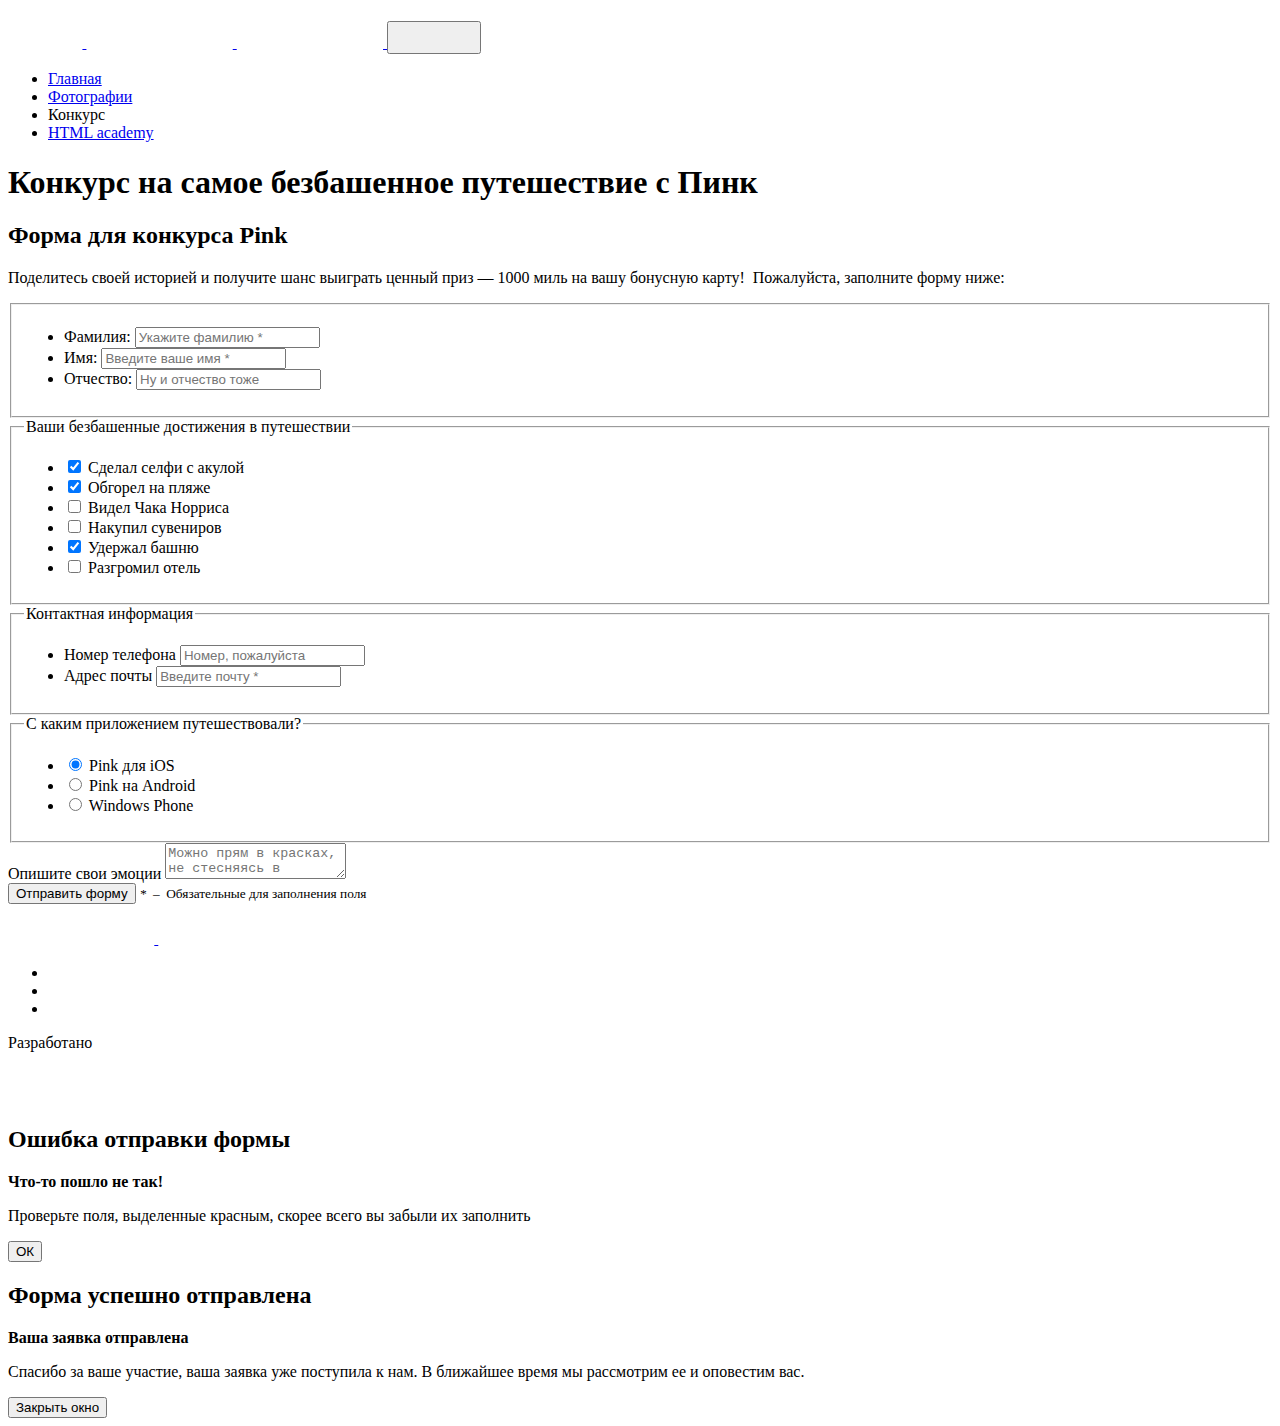
==== form.html @ b725fe86 "Add files via upload" ====
<!DOCTYPE html><html lang="ru"><head><meta charset="utf-8"><meta name="viewport" content="width=device-width,initial-scale=1"><meta http-equiv="x-ua-compatible" content="ie=edge"><title>HTML Academy: Пинк(Форма)</title><link rel="preload" href="fonts/opensans.woff2" as="font" crossorigin="anonymous"><link rel="preload" href="fonts/opensansbold.woff2" as="font" crossorigin="anonymous"><link rel="preload" href="fonts/opensanslight.woff2" as="font" crossorigin="anonymous"><link href="css/style.min.css" rel="stylesheet"></head><body class="page-body"><div style="display: none"><include src="build/img/sprite.svg"></include></div><header class="page-header"><div class="page-header__container"><div class="page-header__top page-header__top--opened page-header__top--nojs"><a class="page-header__logo" href="index.html" aria-label="логотип"><svg class="page-header__logo-svg page-header__logo-svg--mobile" width="74.426px" height="22.859px"><use xlink:href="img/sprite.svg#logo-pink-white-mobile"></use></svg> <svg class="page-header__logo-svg page-header__logo-svg--tablet" width="146.3px" height="40.375px"><use xlink:href="img/sprite.svg#logo-pink-white-tablet"></use></svg> <svg class="page-header__logo-svg page-header__logo-svg--desktop" width="146.3px" height="40.375px"><use xlink:href="img/sprite.svg#logo-pink-white-desktop"></use></svg> </a><button class="page-header__button" aria-label="открыть меню/закрыть меню"><svg class="page-header__button-burger" width="49.945px" height="24.007px"><use xlink:href="img/sprite.svg#icon-menu-burger"></use></svg> <svg class="page-header__button-cross" width="23.867px" height="23.867px"><use xlink:href="img/sprite.svg#icon-menu-cross"></use></svg></button></div><nav class="main-nav"><ul class="main-nav__list site-list"><li><a class="site-list__item" href="index.html">Главная</a></li><li><a class="site-list__item" href="foto.html">Фотографии</a></li><li><a class="site-list__item site-list__item--current">Конкурс</a></li><li><a class="site-list__item" href="https://htmlacademy.ru/intensive/adaptive">HTML academy</a></li></ul></nav></div></header><main><section class="page-title"><div class="page-title__container page-title__container-form"><h1 class="page-title__text page-title__text--form">Конкурс на самое безбашенное путешествие с Пинк</h1></div></section><section class="form"><h2 class="visually-hidden">Форма для конкурса Pink</h2><div class="form__top-container"><p class="form__message">Поделитесь своей историей и получите шанс выиграть ценный приз — 1000 миль на вашу бонусную карту!&ensp;<span>Пожалуйста, заполните форму ниже:</span></p></div><form class="form__wrapper" action="https://echo.htmlacademy.ru/" method="post"><fieldset class="user-name"><div class="user-name__container"><ul class="user-name__list"><li class="user-name__list-item"><label class="user-name__label" for="surname">Фамилия:</label> <input class="user-name__input user-name__input--surname" type="text" name="surname" id="surname" placeholder="Укажите фамилию *"></li><li class="user-name__list-item"><label class="user-name__label" for="name">Имя:</label> <input class="user-name__input user-name__input--name" type="text" name="name" id="name" placeholder="Введите ваше имя *"></li><li class="user-name__list-item"><label class="user-name__label" for="patronymic">Отчество:</label> <input class="user-name__input user-name__input--patronymic" type="text" name="patronymic" id="patronymic" placeholder="Ну и отчество тоже"></li></ul></div></fieldset><div class="user-trips"><div class="user-trips__container"><fieldset class="user-trips__fieldset"><legend class="user-trips__legend">Ваши безбашенные достижения в путешествии</legend><ul class="user-trips__list"><li class="user-trips__item"><label class="user-trips__label"><input class="user-trips__input visually-hidden" type="checkbox" name="shark" id="shark" checked="checked"> Сделал селфи с акулой <span class="user-trips__checkbox-indicator"></span></label></li><li class="user-trips__item"><label class="user-trips__label"><input class="user-trips__input visually-hidden" type="checkbox" name="burn" id="burn" checked="checked"> Обгорел на пляже <span class="user-trips__checkbox-indicator"></span></label></li><li class="user-trips__item"><label class="user-trips__label"><input class="user-trips__input visually-hidden" type="checkbox" name="norris" id="norris"> Видел Чака Норриса <span class="user-trips__checkbox-indicator"></span></label></li><li class="user-trips__item"><label class="user-trips__label"><input class="user-trips__input visually-hidden" type="checkbox" name="souvenirs" id="souvenirs"> Накупил сувениров <span class="user-trips__checkbox-indicator"></span></label></li><li class="user-trips__item"><label class="user-trips__label"><input class="user-trips__input visually-hidden" type="checkbox" name="tower" id="tower" checked="checked"> Удержал башню <span class="user-trips__checkbox-indicator"></span></label></li><li class="user-trips__item"><label class="user-trips__label"><input class="user-trips__input visually-hidden" type="checkbox" name="crash" id="crash"> Разгромил отель <span class="user-trips__checkbox-indicator"></span></label></li></ul></fieldset></div></div><div class="user-contacts"><div class="user-contacts__container"><fieldset class="user-contacts__fieldset"><legend class="user-contacts__legend">Контактная информация</legend><ul class="user-contacts__list"><li class="user-contacts__item user-contacts__item--phone"><label class="user-contacts__label" for="tel">Номер телефона</label> <input class="user-contacts__input" type="tel" name="tel" id="tel" placeholder="Номер, пожалуйста"></li><li class="user-contacts__item user-contacts__item--email"><label class="user-contacts__label" for="email">Адрес почты</label> <input class="user-contacts__input" type="email" name="email" id="email" placeholder="Введите почту *"></li></ul></fieldset></div></div><div class="user-app"><div class="user-app__container"><fieldset class="user-app__fieldset"><legend class="user-app__legend">С каким приложением путешествовали?</legend><ul class="user-app__list"><li class="user-app__item"><label class="user-app__label"><input class="user-app__input visually-hidden" type="radio" name="app-source" id="ios" checked="checked"> Pink для iOS <span class="user-app__radio-indicator"></span></label></li><li class="user-app__item"><label class="user-app__label"><input class="user-app__input visually-hidden" type="radio" name="app-source" id="android"> Pink на Android <span class="user-app__radio-indicator"></span></label></li><li class="user-app__item"><label class="user-app__label"><input class="user-app__input visually-hidden" type="radio" name="app-source" id="windows-phone"> Windows Phone <span class="user-app__radio-indicator"></span></label></li></ul></fieldset></div></div><div class="user-emotions"><div class="user-emotions__container"><div class="user-emotions__field"><label class="user-emotions__label" for="emo">Опишите свои эмоции</label> <textarea class="user-emotions__textarea" name="emo" id="emo" placeholder="Можно прям в красках, не стесняясь в выражениях"></textarea></div></div></div><div class="form__bottom-container"><button class="form__button" type="submit">Отправить форму</button> <small class="form__required-message"><i class="form__required-mark">*&ensp;</i>&ndash;&ensp;Обязательные <span>для заполнения</span> поля</small></div></form></section></main><footer class="page-footer"><div class="page-footer__container"><a class="page-footer__logo" href="index.html" aria-label="логотип"><svg class="page-footer__logo-svg page-footer__logo-svg--nodesktop" width="146.3px" height="40.375px"><use xlink:href="img/sprite.svg#logo-pink-blue-mobile"></use></svg> <svg class="page-footer__logo-svg page-footer__logo-svg--desktop" width="146.3px" height="40.375px"><use xlink:href="img/sprite.svg#logo-pink-blue-desktop"></use></svg></a><ul class="page-footer__social-list"><li><a class="page-footer__social page-footer__social--tw" href="#" aria-label="twitter"></a></li><li><a class="page-footer__social page-footer__social--fb" href="#" aria-label="facebook"></a></li><li><a class="page-footer__social page-footer__social--pm" href="#" aria-label="play-market"></a></li></ul><div class="page-footer__developers"><p class="page-footer__developers-text">Разработано</p><a class="page-footer__developers-link" href="https://htmlacademy.ru/intensive/adaptive" aria-label="логотип компании разработчика"><svg class="page-footer__developers-svg" width="26.943px" height="34.09px"><use xlink:href="img/sprite.svg#logo-htmlacademy"></use></svg></a></div></div></footer><section class="modal-required"><h2 class="visually-hidden">Ошибка отправки формы</h2><div class="modal-required__container"><b class="modal-required__title">Что-то пошло не так!</b><p class="modal-required__message">Проверьте поля, выделенные красным, скорее всего вы забыли их заполнить</p></div><div class="modal-required__button-container"><button class="modal-required__button">ОК</button></div></section><section class="modal-accept"><h2 class="visually-hidden">Форма успешно отправлена</h2><div class="modal-accept__container"><b class="modal-accept__title">Ваша заявка отправлена</b><p class="modal-accept__message">Спасибо за ваше участие, ваша заявка уже поступила к нам. В ближайшее время мы рассмотрим ее и оповестим&nbsp;вас.</p></div><div class="modal-accept__button-container"><button class="modal-accept__button">Закрыть окно</button></div></section><script src="js/script.js"></script><script src="js/svg4everybody.min.js"></script><script>svg4everybody();</script></body></html>
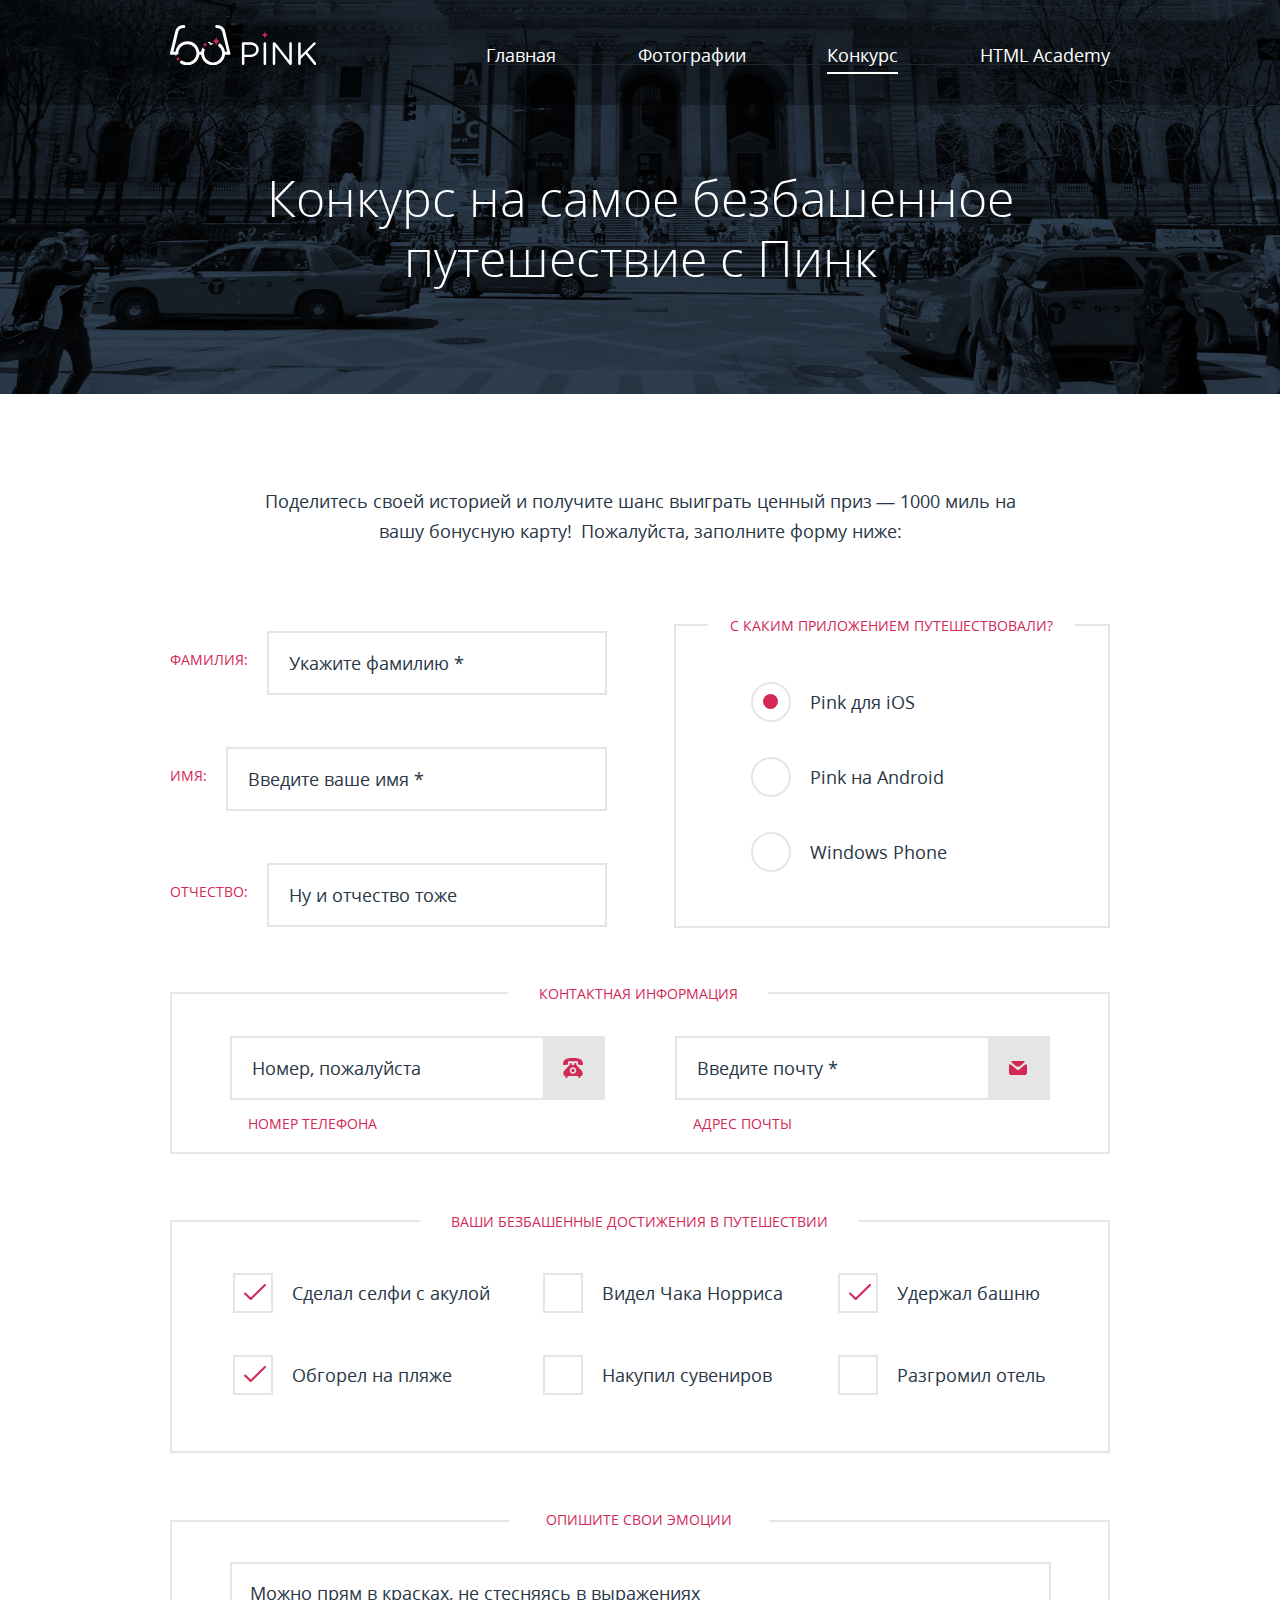
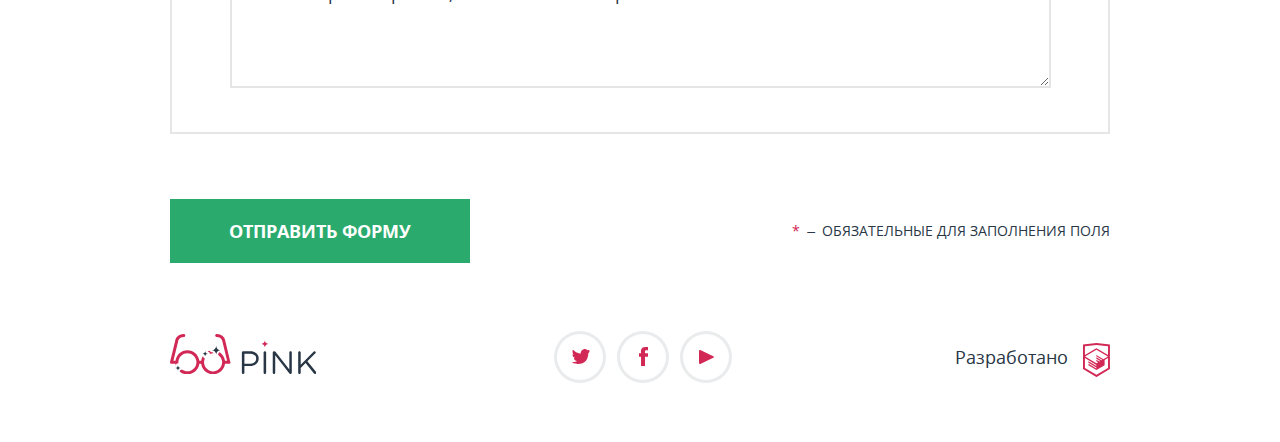
==== commit 8ba65c25: "Update form.html" ====
--- a/form.html
+++ b/form.html
@@ -1 +1 @@
-<!DOCTYPE html><html lang="ru"><head><meta charset="utf-8"><meta name="viewport" content="width=device-width,initial-scale=1"><meta http-equiv="x-ua-compatible" content="ie=edge"><title>HTML Academy: Пинк(Форма)</title><link rel="preload" href="fonts/opensans.woff2" as="font" crossorigin="anonymous"><link rel="preload" href="fonts/opensansbold.woff2" as="font" crossorigin="anonymous"><link rel="preload" href="fonts/opensanslight.woff2" as="font" crossorigin="anonymous"><link href="css/style.min.css" rel="stylesheet"></head><body class="page-body"><div style="display: none"><include src="build/img/sprite.svg"></include></div><header class="page-header"><div class="page-header__container"><div class="page-header__top page-header__top--opened page-header__top--nojs"><a class="page-header__logo" href="index.html" aria-label="логотип"><svg class="page-header__logo-svg page-header__logo-svg--mobile" width="74.426px" height="22.859px"><use xlink:href="img/sprite.svg#logo-pink-white-mobile"></use></svg> <svg class="page-header__logo-svg page-header__logo-svg--tablet" width="146.3px" height="40.375px"><use xlink:href="img/sprite.svg#logo-pink-white-tablet"></use></svg> <svg class="page-header__logo-svg page-header__logo-svg--desktop" width="146.3px" height="40.375px"><use xlink:href="img/sprite.svg#logo-pink-white-desktop"></use></svg> </a><button class="page-header__button" aria-label="открыть меню/закрыть меню"><svg class="page-header__button-burger" width="49.945px" height="24.007px"><use xlink:href="img/sprite.svg#icon-menu-burger"></use></svg> <svg class="page-header__button-cross" width="23.867px" height="23.867px"><use xlink:href="img/sprite.svg#icon-menu-cross"></use></svg></button></div><nav class="main-nav"><ul class="main-nav__list site-list"><li><a class="site-list__item" href="index.html">Главная</a></li><li><a class="site-list__item" href="foto.html">Фотографии</a></li><li><a class="site-list__item site-list__item--current">Конкурс</a></li><li><a class="site-list__item" href="https://htmlacademy.ru/intensive/adaptive">HTML academy</a></li></ul></nav></div></header><main><section class="page-title"><div class="page-title__container page-title__container-form"><h1 class="page-title__text page-title__text--form">Конкурс на самое безбашенное путешествие с Пинк</h1></div></section><section class="form"><h2 class="visually-hidden">Форма для конкурса Pink</h2><div class="form__top-container"><p class="form__message">Поделитесь своей историей и получите шанс выиграть ценный приз — 1000 миль на вашу бонусную карту!&ensp;<span>Пожалуйста, заполните форму ниже:</span></p></div><form class="form__wrapper" action="https://echo.htmlacademy.ru/" method="post"><fieldset class="user-name"><div class="user-name__container"><ul class="user-name__list"><li class="user-name__list-item"><label class="user-name__label" for="surname">Фамилия:</label> <input class="user-name__input user-name__input--surname" type="text" name="surname" id="surname" placeholder="Укажите фамилию *"></li><li class="user-name__list-item"><label class="user-name__label" for="name">Имя:</label> <input class="user-name__input user-name__input--name" type="text" name="name" id="name" placeholder="Введите ваше имя *"></li><li class="user-name__list-item"><label class="user-name__label" for="patronymic">Отчество:</label> <input class="user-name__input user-name__input--patronymic" type="text" name="patronymic" id="patronymic" placeholder="Ну и отчество тоже"></li></ul></div></fieldset><div class="user-trips"><div class="user-trips__container"><fieldset class="user-trips__fieldset"><legend class="user-trips__legend">Ваши безбашенные достижения в путешествии</legend><ul class="user-trips__list"><li class="user-trips__item"><label class="user-trips__label"><input class="user-trips__input visually-hidden" type="checkbox" name="shark" id="shark" checked="checked"> Сделал селфи с акулой <span class="user-trips__checkbox-indicator"></span></label></li><li class="user-trips__item"><label class="user-trips__label"><input class="user-trips__input visually-hidden" type="checkbox" name="burn" id="burn" checked="checked"> Обгорел на пляже <span class="user-trips__checkbox-indicator"></span></label></li><li class="user-trips__item"><label class="user-trips__label"><input class="user-trips__input visually-hidden" type="checkbox" name="norris" id="norris"> Видел Чака Норриса <span class="user-trips__checkbox-indicator"></span></label></li><li class="user-trips__item"><label class="user-trips__label"><input class="user-trips__input visually-hidden" type="checkbox" name="souvenirs" id="souvenirs"> Накупил сувениров <span class="user-trips__checkbox-indicator"></span></label></li><li class="user-trips__item"><label class="user-trips__label"><input class="user-trips__input visually-hidden" type="checkbox" name="tower" id="tower" checked="checked"> Удержал башню <span class="user-trips__checkbox-indicator"></span></label></li><li class="user-trips__item"><label class="user-trips__label"><input class="user-trips__input visually-hidden" type="checkbox" name="crash" id="crash"> Разгромил отель <span class="user-trips__checkbox-indicator"></span></label></li></ul></fieldset></div></div><div class="user-contacts"><div class="user-contacts__container"><fieldset class="user-contacts__fieldset"><legend class="user-contacts__legend">Контактная информация</legend><ul class="user-contacts__list"><li class="user-contacts__item user-contacts__item--phone"><label class="user-contacts__label" for="tel">Номер телефона</label> <input class="user-contacts__input" type="tel" name="tel" id="tel" placeholder="Номер, пожалуйста"></li><li class="user-contacts__item user-contacts__item--email"><label class="user-contacts__label" for="email">Адрес почты</label> <input class="user-contacts__input" type="email" name="email" id="email" placeholder="Введите почту *"></li></ul></fieldset></div></div><div class="user-app"><div class="user-app__container"><fieldset class="user-app__fieldset"><legend class="user-app__legend">С каким приложением путешествовали?</legend><ul class="user-app__list"><li class="user-app__item"><label class="user-app__label"><input class="user-app__input visually-hidden" type="radio" name="app-source" id="ios" checked="checked"> Pink для iOS <span class="user-app__radio-indicator"></span></label></li><li class="user-app__item"><label class="user-app__label"><input class="user-app__input visually-hidden" type="radio" name="app-source" id="android"> Pink на Android <span class="user-app__radio-indicator"></span></label></li><li class="user-app__item"><label class="user-app__label"><input class="user-app__input visually-hidden" type="radio" name="app-source" id="windows-phone"> Windows Phone <span class="user-app__radio-indicator"></span></label></li></ul></fieldset></div></div><div class="user-emotions"><div class="user-emotions__container"><div class="user-emotions__field"><label class="user-emotions__label" for="emo">Опишите свои эмоции</label> <textarea class="user-emotions__textarea" name="emo" id="emo" placeholder="Можно прям в красках, не стесняясь в выражениях"></textarea></div></div></div><div class="form__bottom-container"><button class="form__button" type="submit">Отправить форму</button> <small class="form__required-message"><i class="form__required-mark">*&ensp;</i>&ndash;&ensp;Обязательные <span>для заполнения</span> поля</small></div></form></section></main><footer class="page-footer"><div class="page-footer__container"><a class="page-footer__logo" href="index.html" aria-label="логотип"><svg class="page-footer__logo-svg page-footer__logo-svg--nodesktop" width="146.3px" height="40.375px"><use xlink:href="img/sprite.svg#logo-pink-blue-mobile"></use></svg> <svg class="page-footer__logo-svg page-footer__logo-svg--desktop" width="146.3px" height="40.375px"><use xlink:href="img/sprite.svg#logo-pink-blue-desktop"></use></svg></a><ul class="page-footer__social-list"><li><a class="page-footer__social page-footer__social--tw" href="#" aria-label="twitter"></a></li><li><a class="page-footer__social page-footer__social--fb" href="#" aria-label="facebook"></a></li><li><a class="page-footer__social page-footer__social--pm" href="#" aria-label="play-market"></a></li></ul><div class="page-footer__developers"><p class="page-footer__developers-text">Разработано</p><a class="page-footer__developers-link" href="https://htmlacademy.ru/intensive/adaptive" aria-label="логотип компании разработчика"><svg class="page-footer__developers-svg" width="26.943px" height="34.09px"><use xlink:href="img/sprite.svg#logo-htmlacademy"></use></svg></a></div></div></footer><section class="modal-required"><h2 class="visually-hidden">Ошибка отправки формы</h2><div class="modal-required__container"><b class="modal-required__title">Что-то пошло не так!</b><p class="modal-required__message">Проверьте поля, выделенные красным, скорее всего вы забыли их заполнить</p></div><div class="modal-required__button-container"><button class="modal-required__button">ОК</button></div></section><section class="modal-accept"><h2 class="visually-hidden">Форма успешно отправлена</h2><div class="modal-accept__container"><b class="modal-accept__title">Ваша заявка отправлена</b><p class="modal-accept__message">Спасибо за ваше участие, ваша заявка уже поступила к нам. В ближайшее время мы рассмотрим ее и оповестим&nbsp;вас.</p></div><div class="modal-accept__button-container"><button class="modal-accept__button">Закрыть окно</button></div></section><script src="js/script.js"></script><script src="js/svg4everybody.min.js"></script><script>svg4everybody();</script></body></html>+<!DOCTYPE html><html lang="ru"><head><meta charset="utf-8"><meta name="viewport" content="width=device-width,initial-scale=1"><meta http-equiv="x-ua-compatible" content="ie=edge"><title>Пинк(Форма)</title><link rel="preload" href="fonts/opensans.woff2" as="font" crossorigin="anonymous"><link rel="preload" href="fonts/opensansbold.woff2" as="font" crossorigin="anonymous"><link rel="preload" href="fonts/opensanslight.woff2" as="font" crossorigin="anonymous"><link href="css/style.min.css" rel="stylesheet"></head><body class="page-body"><div style="display: none"><include src="build/img/sprite.svg"></include></div><header class="page-header"><div class="page-header__container"><div class="page-header__top page-header__top--opened page-header__top--nojs"><a class="page-header__logo" href="index.html" aria-label="логотип"><svg class="page-header__logo-svg page-header__logo-svg--mobile" width="74.426px" height="22.859px"><use xlink:href="img/sprite.svg#logo-pink-white-mobile"></use></svg> <svg class="page-header__logo-svg page-header__logo-svg--tablet" width="146.3px" height="40.375px"><use xlink:href="img/sprite.svg#logo-pink-white-tablet"></use></svg> <svg class="page-header__logo-svg page-header__logo-svg--desktop" width="146.3px" height="40.375px"><use xlink:href="img/sprite.svg#logo-pink-white-desktop"></use></svg> </a><button class="page-header__button" aria-label="открыть меню/закрыть меню"><svg class="page-header__button-burger" width="49.945px" height="24.007px"><use xlink:href="img/sprite.svg#icon-menu-burger"></use></svg> <svg class="page-header__button-cross" width="23.867px" height="23.867px"><use xlink:href="img/sprite.svg#icon-menu-cross"></use></svg></button></div><nav class="main-nav"><ul class="main-nav__list site-list"><li><a class="site-list__item" href="index.html">Главная</a></li><li><a class="site-list__item" href="foto.html">Фотографии</a></li><li><a class="site-list__item site-list__item--current">Конкурс</a></li><li><a class="site-list__item" href="https://htmlacademy.ru/intensive/adaptive">HTML academy</a></li></ul></nav></div></header><main><section class="page-title"><div class="page-title__container page-title__container-form"><h1 class="page-title__text page-title__text--form">Конкурс на самое безбашенное путешествие с Пинк</h1></div></section><section class="form"><h2 class="visually-hidden">Форма для конкурса Pink</h2><div class="form__top-container"><p class="form__message">Поделитесь своей историей и получите шанс выиграть ценный приз — 1000 миль на вашу бонусную карту!&ensp;<span>Пожалуйста, заполните форму ниже:</span></p></div><form class="form__wrapper" action="https://echo.htmlacademy.ru/" method="post"><fieldset class="user-name"><div class="user-name__container"><ul class="user-name__list"><li class="user-name__list-item"><label class="user-name__label" for="surname">Фамилия:</label> <input class="user-name__input user-name__input--surname" type="text" name="surname" id="surname" placeholder="Укажите фамилию *"></li><li class="user-name__list-item"><label class="user-name__label" for="name">Имя:</label> <input class="user-name__input user-name__input--name" type="text" name="name" id="name" placeholder="Введите ваше имя *"></li><li class="user-name__list-item"><label class="user-name__label" for="patronymic">Отчество:</label> <input class="user-name__input user-name__input--patronymic" type="text" name="patronymic" id="patronymic" placeholder="Ну и отчество тоже"></li></ul></div></fieldset><div class="user-trips"><div class="user-trips__container"><fieldset class="user-trips__fieldset"><legend class="user-trips__legend">Ваши безбашенные достижения в путешествии</legend><ul class="user-trips__list"><li class="user-trips__item"><label class="user-trips__label"><input class="user-trips__input visually-hidden" type="checkbox" name="shark" id="shark" checked="checked"> Сделал селфи с акулой <span class="user-trips__checkbox-indicator"></span></label></li><li class="user-trips__item"><label class="user-trips__label"><input class="user-trips__input visually-hidden" type="checkbox" name="burn" id="burn" checked="checked"> Обгорел на пляже <span class="user-trips__checkbox-indicator"></span></label></li><li class="user-trips__item"><label class="user-trips__label"><input class="user-trips__input visually-hidden" type="checkbox" name="norris" id="norris"> Видел Чака Норриса <span class="user-trips__checkbox-indicator"></span></label></li><li class="user-trips__item"><label class="user-trips__label"><input class="user-trips__input visually-hidden" type="checkbox" name="souvenirs" id="souvenirs"> Накупил сувениров <span class="user-trips__checkbox-indicator"></span></label></li><li class="user-trips__item"><label class="user-trips__label"><input class="user-trips__input visually-hidden" type="checkbox" name="tower" id="tower" checked="checked"> Удержал башню <span class="user-trips__checkbox-indicator"></span></label></li><li class="user-trips__item"><label class="user-trips__label"><input class="user-trips__input visually-hidden" type="checkbox" name="crash" id="crash"> Разгромил отель <span class="user-trips__checkbox-indicator"></span></label></li></ul></fieldset></div></div><div class="user-contacts"><div class="user-contacts__container"><fieldset class="user-contacts__fieldset"><legend class="user-contacts__legend">Контактная информация</legend><ul class="user-contacts__list"><li class="user-contacts__item user-contacts__item--phone"><label class="user-contacts__label" for="tel">Номер телефона</label> <input class="user-contacts__input" type="tel" name="tel" id="tel" placeholder="Номер, пожалуйста"></li><li class="user-contacts__item user-contacts__item--email"><label class="user-contacts__label" for="email">Адрес почты</label> <input class="user-contacts__input" type="email" name="email" id="email" placeholder="Введите почту *"></li></ul></fieldset></div></div><div class="user-app"><div class="user-app__container"><fieldset class="user-app__fieldset"><legend class="user-app__legend">С каким приложением путешествовали?</legend><ul class="user-app__list"><li class="user-app__item"><label class="user-app__label"><input class="user-app__input visually-hidden" type="radio" name="app-source" id="ios" checked="checked"> Pink для iOS <span class="user-app__radio-indicator"></span></label></li><li class="user-app__item"><label class="user-app__label"><input class="user-app__input visually-hidden" type="radio" name="app-source" id="android"> Pink на Android <span class="user-app__radio-indicator"></span></label></li><li class="user-app__item"><label class="user-app__label"><input class="user-app__input visually-hidden" type="radio" name="app-source" id="windows-phone"> Windows Phone <span class="user-app__radio-indicator"></span></label></li></ul></fieldset></div></div><div class="user-emotions"><div class="user-emotions__container"><div class="user-emotions__field"><label class="user-emotions__label" for="emo">Опишите свои эмоции</label> <textarea class="user-emotions__textarea" name="emo" id="emo" placeholder="Можно прям в красках, не стесняясь в выражениях"></textarea></div></div></div><div class="form__bottom-container"><button class="form__button" type="submit">Отправить форму</button> <small class="form__required-message"><i class="form__required-mark">*&ensp;</i>&ndash;&ensp;Обязательные <span>для заполнения</span> поля</small></div></form></section></main><footer class="page-footer"><div class="page-footer__container"><a class="page-footer__logo" href="index.html" aria-label="логотип"><svg class="page-footer__logo-svg page-footer__logo-svg--nodesktop" width="146.3px" height="40.375px"><use xlink:href="img/sprite.svg#logo-pink-blue-mobile"></use></svg> <svg class="page-footer__logo-svg page-footer__logo-svg--desktop" width="146.3px" height="40.375px"><use xlink:href="img/sprite.svg#logo-pink-blue-desktop"></use></svg></a><ul class="page-footer__social-list"><li><a class="page-footer__social page-footer__social--tw" href="#" aria-label="twitter"></a></li><li><a class="page-footer__social page-footer__social--fb" href="#" aria-label="facebook"></a></li><li><a class="page-footer__social page-footer__social--pm" href="#" aria-label="play-market"></a></li></ul><div class="page-footer__developers"><p class="page-footer__developers-text">Разработано</p><a class="page-footer__developers-link" href="https://htmlacademy.ru/intensive/adaptive" aria-label="логотип компании разработчика"><svg class="page-footer__developers-svg" width="26.943px" height="34.09px"><use xlink:href="img/sprite.svg#logo-htmlacademy"></use></svg></a></div></div></footer><section class="modal-required"><h2 class="visually-hidden">Ошибка отправки формы</h2><div class="modal-required__container"><b class="modal-required__title">Что-то пошло не так!</b><p class="modal-required__message">Проверьте поля, выделенные красным, скорее всего вы забыли их заполнить</p></div><div class="modal-required__button-container"><button class="modal-required__button">ОК</button></div></section><section class="modal-accept"><h2 class="visually-hidden">Форма успешно отправлена</h2><div class="modal-accept__container"><b class="modal-accept__title">Ваша заявка отправлена</b><p class="modal-accept__message">Спасибо за ваше участие, ваша заявка уже поступила к нам. В ближайшее время мы рассмотрим ее и оповестим&nbsp;вас.</p></div><div class="modal-accept__button-container"><button class="modal-accept__button">Закрыть окно</button></div></section><script src="js/script.js"></script><script src="js/svg4everybody.min.js"></script><script>svg4everybody();</script></body></html>
--- a/css/style.min.css
+++ b/css/style.min.css
@@ -0,0 +1,2 @@
+@-webkit-keyframes fade{0%{opacity:.4}to{opacity:1}}@keyframes fade{0%{opacity:.4}to{opacity:1}}html{-webkit-box-sizing:border-box;box-sizing:border-box}*,::after,::before{-webkit-box-sizing:inherit;box-sizing:inherit}img{max-width:100%;height:auto}@font-face{font-family:"OpenSans";src:url(../fonts/opensans.woff2) format("woff2"),url(../fonts/opensans.woff) format("woff");font-weight:400;font-style:normal;font-display:swap}@font-face{font-family:"OpenSans";src:url(../fonts/opensansbold.woff2) format("woff2"),url(../fonts/opensansbold.woff) format("woff");font-weight:700;font-style:normal;font-display:swap}@font-face{font-family:"OpenSans";src:url(../fonts/opensanslight.woff2) format("woff2"),url(../fonts/opensanslight.woff) format("woff");font-weight:300;font-style:normal;font-display:swap}.visually-hidden:not(:focus):not(:active),input[type=checkbox].visually-hidden,input[type=radio].visually-hidden{position:absolute;width:1px;height:1px;margin:-1px;border:0;padding:0;white-space:nowrap;-webkit-clip-path:inset(100%);clip-path:inset(100%);clip:rect(0 0 0 0);overflow:hidden}.page-body{min-width:320px;margin:0;padding:0;font-family:"OpenSans",Arial,sans-serif}.page-header{position:relative;z-index:10}.page-header__top{display:-webkit-box;display:-ms-flexbox;display:flex;-webkit-box-pack:justify;-ms-flex-pack:justify;justify-content:space-between;padding:19px 19px 19px 20px;color:#fff;background-color:rgba(0,0,0,.3)}.page-header__top--nojs,.page-header__top--opened{background-color:#283645}.page-header__button{padding:0;background-color:transparent;border:0}.page-header__button svg{fill:#fff}.page-header__button:hover svg{fill:#d22856}.page-header__button:active svg{fill:#d22856;opacity:.3}.page-header__top--closed .page-header__button{width:50px;height:24px}.page-header__top--closed .page-header__button-cross,.page-header__top--opened .page-header__button-burger{display:none}.page-header__top--opened .page-header__button{width:24px;height:23px}.page-header__top--opened+.main-nav{display:block}.page-header__logo-svg--desktop,.page-header__logo-svg--tablet,.page-header__top--nojs .page-header__button{display:none}.page-header__top--nojs+.main-nav{display:block}.page-header__logo svg{fill:#fff;pointer-events:none}.page-header__logo:hover svg{fill:#d22856}.page-header__logo:active svg{fill:#fff;opacity:.3}@media (max-width:959px){.page-header__top--closed+.main-nav{display:none}}@media (min-width:660px){.page-header__top{padding-top:25.7px;padding-bottom:38.7px}.page-header__button{-ms-flex-item-align:end;align-self:flex-end}.page-header__logo-svg--mobile{display:none}.page-header__logo-svg--tablet{display:block}}@media (min-width:960px){.page-header{background-color:rgba(0,0,0,.3)}.page-header__container{width:960px;margin:0 auto;padding:24.7px 10px 39.7px;display:-webkit-box;display:-ms-flexbox;display:flex;-ms-flex-wrap:wrap;flex-wrap:wrap;-webkit-box-align:start;-ms-flex-align:start;align-items:flex-start;-webkit-box-pack:justify;-ms-flex-pack:justify;justify-content:space-between}.page-header__top{padding:0}.page-header__button,.page-header__logo-svg--tablet{display:none}.page-header__logo-svg--desktop{display:block}}.main-nav__list{margin:0;padding:0;list-style:none}@media (min-width:960px){.main-nav{-ms-flex-item-align:end;align-self:flex-end}}.site-list{font-weight:700;font-size:18px;line-height:32px;color:#fff;text-transform:uppercase;text-align:center;background-color:#283645}.site-list__item{display:block;padding-top:15.5px;padding-bottom:15.5px;color:#fff;text-decoration:none;border-top:1px solid #1d2631;-webkit-box-shadow:inset 0 1px 0 0 rgba(255,255,255,.15);box-shadow:inset 0 1px 0 0 rgba(255,255,255,.15)}.site-list__item[href]:hover{color:#d22856}.site-list__item[href]:active{color:rgba(210,40,86,.3)}.site-list:last-child{border-bottom:1px solid #1d2631}@media (min-width:960px){.site-list{display:-webkit-box;display:-ms-flexbox;display:flex;-ms-flex-wrap:wrap;flex-wrap:wrap;-webkit-box-pack:justify;-ms-flex-pack:justify;justify-content:space-between;width:624px;font-weight:400;font-size:18px;line-height:18px;text-transform:capitalize;background-color:transparent}.site-list__item{position:relative;padding-top:0;padding-bottom:0;border:0;-webkit-box-shadow:none;box-shadow:none}.site-list__item--current::before{content:"";position:absolute;bottom:-10px;width:100%;height:2px;background-color:#fff}.site-list__item:active{color:rgba(255,255,255,.3)}}.promo{position:relative;margin-top:-74px;background-color:#1d2631;background-image:url(../img/bg-back-mobile@1x.jpg);background-repeat:no-repeat;background-position:0 0;background-size:100% 470px}@media (-webkit-min-device-pixel-ratio:1.5),(min-resolution:144dpi),(min-resolution:1.5dppx){.promo{background-image:url(../img/bg-back-mobile@2x.jpg)}}@media (min-width:660px){.promo{margin-top:-110px;background-color:#283645;background-image:url(../img/bg-back-tablet@1x.jpg);background-repeat:no-repeat;background-position:50% 0;background-size:cover}.promo__container{position:relative;width:660px;margin:0 auto;min-height:620px}}@media (min-width:660px) and (-webkit-min-device-pixel-ratio:1.5),(min-width:660px) and (min-resolution:144dpi),(min-width:660px) and (min-resolution:1.5dppx){.promo{background-image:url(../img/bg-back-tablet@2x.jpg)}}@media (min-width:960px){.promo{background-color:#283645;background-image:url(../img/bg-back-desktop@1x.jpg);background-repeat:no-repeat;background-position:50% 0;background-size:cover}.promo__container{width:960px}}@media (min-width:960px) and (-webkit-min-device-pixel-ratio:1.5),(min-width:960px) and (min-resolution:144dpi),(min-width:960px) and (min-resolution:1.5dppx){.promo{background-image:url(../img/bg-back-desktop@2x.jpg)}}.download{padding-top:470px;font-weight:300;font-size:14px;line-height:24px;color:#fff;text-align:center;background-image:url(../img/iphone-hand-mobile@1x.png);background-repeat:no-repeat;background-position:0 184px;background-size:257px auto}@media (-webkit-min-device-pixel-ratio:1.5),(min-resolution:144dpi),(min-resolution:1.5dppx){.download{background-image:url(../img/iphone-hand-mobile@2x.png)}}.download__container{width:320px;margin:0 auto;padding:30px 20px 0;background-color:#1d2631}.download__text{display:none;width:220px;margin:0 auto;font-size:40px;line-height:48px}.download__list{display:-webkit-box;display:-ms-flexbox;display:flex;width:206px;margin:0 auto;padding:32px 0 19px;list-style:none}.download__link{display:block;width:47px;height:56px;background-repeat:no-repeat;background-position:50% 50%}.download--ios{margin-right:31px;background-image:url(../img/logo-apple.svg)}.download--android{margin-right:34px;background-image:url(../img/logo-android.svg)}.download--microsoft{background-image:url(../img/logo-microsoft.svg)}.download__description{margin:0;padding-bottom:33px}.download__button{display:block;padding-top:15.5px;padding-bottom:16.5px;font-weight:700;font-size:18px;line-height:18px;color:#fff;text-decoration:none;text-align:center;border:solid 3px #fff;border-radius:100px}.download__button:hover{color:#d22856;background-color:#fff}.download__button:active{color:rgba(210,40,86,.3);background-color:#fff}@media (min-width:660px){.download{position:relative;z-index:2;padding:205px 320px 75px 20px;background-image:url(../img/iphone-hand-tablet@1x.png);background-repeat:no-repeat;background-position:-19px 185px;background-size:700px auto}.download__container{width:300px;margin:0;padding:0;background-color:transparent}.download__text{display:block;width:240px;margin-bottom:30px;font-size:40px;line-height:48px}.download__list{padding-top:45px;padding-bottom:38px}.download__description{font-size:18px}}@media (min-width:660px) and (-webkit-min-device-pixel-ratio:1.5),(min-width:660px) and (min-resolution:144dpi),(min-width:660px) and (min-resolution:1.5dppx){.download{background-image:url(../img/iphone-hand-tablet@2x.png)}}@media (min-width:960px){.download{padding:221px 320px 86px 10px;background-image:url(../img/iphone-hand-desktop@1x.png);background-repeat:no-repeat;background-position:30px 217px;background-size:1043px auto}.download__container{width:300px;margin:0;padding:0}.download__text{display:block;width:240px;margin-bottom:55px;font-size:50px;line-height:1.2}.download__list{padding-top:70px;padding-bottom:53px}.download__button{font-size:21px}}@media (min-width:960px) and (-webkit-min-device-pixel-ratio:1.5),(min-width:960px) and (min-resolution:144dpi),(min-width:960px) and (min-resolution:1.5dppx){.download{background-image:url(../img/iphone-hand-desktop@2x.png)}}.questions__container{width:320px;margin:0 auto;padding:41px 20px 7px}.questions__text{margin:0 auto;padding-bottom:28px;font-weight:300;font-size:24px;line-height:1.2;color:#283645;text-align:center}@media (min-width:660px){.questions__container{width:660px;padding:52px 20px 43px}.questions__text{padding-bottom:0;font-size:40px}.questions__text:last-child{width:440px}}@media (min-width:960px){.questions__container{width:960px;padding:67px 10px 76px}.questions__text{padding-bottom:0;font-size:50px}}.features{text-align:center;background-color:#f2f2f2;background-size:calc(100% + 30px) auto;background-position-x:-15px;background-image:url(../img/bg-triangle-white.svg);background-repeat:no-repeat}.features__container{width:320px;margin:0 auto;padding:80px 20px 290px;background-image:url(../img/iphone-screen-mobile@1x.png);background-repeat:no-repeat;background-position:50% 108%}@media (-webkit-min-device-pixel-ratio:1.5),(min-resolution:144dpi),(min-resolution:1.5dppx){.features__container{background-image:url(../img/iphone-screen-mobile@2x.png);background-size:157px auto}}.features__list{margin:0;padding:0;list-style:none}.features__list-item{margin-bottom:33px}.features__title{margin:0;padding-bottom:10px;font-size:18px;line-height:24px;color:#000}.features__description{margin:0;font-size:14px;line-height:24px;color:#283645}@media (min-width:660px){.features__container{display:-webkit-box;display:-ms-flexbox;display:flex;-webkit-box-pack:end;-ms-flex-pack:end;justify-content:flex-end;width:660px;padding:76px 20px 5px;background-image:url(../img/iphone-screen-3-tablet@1x.png);background-position:20px 5px}.features__list{width:310px;text-align:left}.features__list-item{margin-bottom:37px}}@media (min-width:660px) and (-webkit-min-device-pixel-ratio:1.5),(min-width:660px) and (min-resolution:144dpi),(min-width:660px) and (min-resolution:1.5dppx){.features__container{background-image:url(../img/iphone-screen-3-tablet@2x.png);background-size:268px auto}}@media (min-width:960px){.features__container{display:block;width:960px;padding:357px 20px 30px;background-image:url(../img/iphone-screen-1-desktop@1x.png),url(../img/iphone-screen-2-desktop@1x.png),url(../img/iphone-screen-3-desktop@1x.png);background-position:2% 0,50.5% 0,98.5% 0}.features__list{display:-webkit-box;display:-ms-flexbox;display:flex;width:auto;padding-left:20px;text-align:center}.features__list-item:nth-child(1){width:240px;margin-right:57px}.features__list-item:nth-child(2){width:282px;margin-right:57px}.features__list-item:nth-child(3){width:245px}.features__title{margin-bottom:16px;font-size:30px;line-height:30px}.features__description{padding:0;font-size:18px;line-height:30px}}@media (min-width:960px) and (-webkit-min-device-pixel-ratio:1.5),(min-width:960px) and (min-resolution:144dpi),(min-width:960px) and (min-resolution:1.5dppx){.features__container{background-image:url(../img/iphone-screen-1-desktop@2x.png),url(../img/iphone-screen-2-desktop@2x.png),url(../img/iphone-screen-3-desktop@2x.png);background-size:292px auto}}.research{display:none}.research__timer{width:300px;padding:76px 64px 64px;font-size:96px;line-height:149.47px;color:#d22856;font-weight:700;background-image:url(../img/icon-editor-diagram-fill.svg),url(../img/icon-timer.svg);background-repeat:no-repeat,no-repeat;background-size:202px 202px,239px 276px;background-position:19px 55px,0 0}.research__info{padding-top:37px}.research__lead{display:block;width:200px;margin-bottom:10px;font-size:30px;line-height:36px;font-weight:700}.research__description{width:310px;margin:0 0 10px;font-size:14px;line-height:24px;color:#283645}.research__link{width:305px;font-size:14px;line-height:24px;color:#d22856}.research__link:hover{color:#283645}.research__link:active{color:rgba(40,54,69,.3)}@media (min-width:660px){.research{display:block}.research__container{display:-webkit-box;display:-ms-flexbox;display:flex;-webkit-box-pack:justify;-ms-flex-pack:justify;justify-content:space-between;width:660px;margin:0 auto;padding:59px 20px 69px}}@media (min-width:960px){.research{background-color:#f2f2f2}.research__container{width:960px;padding:0 10px}.research__timer{position:relative;font-size:120px;line-height:149.47px;background-size:253px 253px,298px 345px;background-position:22px 70px,0 0}.research__timer-text{position:absolute;top:114px;left:77px}.research__info{padding-top:94px;padding-bottom:116px}.research__lead{display:block;width:570px;margin-bottom:25px;line-height:30px}.research__description{margin-bottom:32px}.research__description,.research__link{width:570px;font-size:18px;line-height:30px}}.reviews{font-weight:700;font-size:18px;line-height:30px;color:#000;text-align:center}.reviews__container{width:320px;margin:0 auto;padding:38px 20px 44px}.reviews__list{margin-bottom:37px}.reviews__author-name{font-style:normal}.reviews__author-info{display:none;font-size:14px;font-weight:400;font-style:normal}.reviews__text{margin:0;font-weight:400;font-size:14px;line-height:30px;color:#283645}.reviews__item{margin:0}.reviews__item:not(:first-child){display:none}@media (min-width:660px){.reviews__container{width:660px;padding:0 20px 23px}.reviews__list{margin-bottom:0}.reviews__author,.reviews__item{display:-webkit-box;display:-ms-flexbox;display:flex;-webkit-box-orient:vertical;-webkit-box-direction:reverse;-ms-flex-direction:column-reverse;flex-direction:column-reverse;margin-bottom:16px}.reviews__author{-webkit-box-direction:normal;-ms-flex-direction:column;flex-direction:column;margin-bottom:23px}.reviews__author-name{font-size:20px}.reviews__author-info{display:block}.reviews__text{font-size:18px}}@media (min-width:960px){.reviews__container{width:960px;padding:183px 10px 0;background-image:url(../img/icon-quotes.svg);background-repeat:no-repeat;background-position:50.3% 21%}.reviews__text{width:690px;margin:0 auto}.reviews__author-name{font-size:24px}.reviews__author-info{font-size:18px}}.prices{font-size:18px;line-height:30px;color:#fff;text-transform:uppercase;text-align:center;background-color:#f2f2f2;background-size:calc(100% + 30px) auto;background-position-x:-15px;background-image:url(../img/bg-triangle-white.svg);background-repeat:no-repeat}#product-1:checked~.prices__toggles .prices__toggles-item:nth-child(1),#product-2:checked~.prices__toggles .prices__toggles-item:nth-child(2),#product-3:checked~.prices__toggles .prices__toggles-item:nth-child(3){background-color:#aaa;border:2px solid #283645}.prices__container{width:320px;margin:0 auto;padding:91px 20px 51px}.prices__name{font-weight:700;background-color:#283645}.prices__count{font-weight:300;font-size:24px}.prices__specification{color:#283645;font-size:14px}.prices__toggles-item{cursor:pointer;display:inline-block;height:12px;width:12px;margin:0 2px;background-color:#ddd;border-radius:50%;-webkit-transition:background-color .6s ease;transition:background-color .6s ease}.prices__toggles-item:hover{background-color:#aaa;border:2px solid #283645}@media (min-width:660px){.prices{padding-top:89px;padding-bottom:22px}.prices__container{width:660px;padding:0 20px}.prices__toggles{display:none}}@media (min-width:960px){.prices{padding-top:152px;padding-bottom:48px}.prices__container{width:960px;padding:0 10px}}.table-price{width:calc(280px*3);margin-bottom:43px;border-spacing:0}@media (max-width:659px){#product-2:checked~.table-price{-webkit-transform:translateX(-280px);transform:translateX(-280px)}#product-1:checked~.table-price{-webkit-transform:translateX(0);transform:translateX(0)}#product-3:checked~.table-price{-webkit-transform:translateX(-560px);transform:translateX(-560px)}}.table-price__header{position:relative;padding:19px 0;border-right:2px solid #e5e5e5;font-size:18px;color:#fff;background-color:#283645}.table-price__header:first-child{display:none;border-right:0;border-bottom:2px solid #e5e5e5;background-color:transparent}.table-price__license-price,.table-price__license-type{display:block}.table-price__license-price{font-size:24px;line-height:30px;font-weight:300}.table-price__header:last-child{border-right-color:#283645}.table-price__header--hit::before{content:"";position:absolute;top:0;left:0;width:74px;height:73px;background-image:url(../img/bg-hit.svg);background-repeat:no-repeat}.table-price__header--hit::after{content:attr(data-hit-text);position:absolute;top:12px;left:-12px;width:74px;height:30px;font-size:14px;font-weight:400;-webkit-transform:rotate(-45deg);transform:rotate(-45deg)}.table-price__cell{font-size:14px;line-height:30px;color:#283645;text-align:left;border-right:2px solid #e5e5e5;border-bottom:2px solid #e5e5e5;background-color:#fff}.table-price__cell:first-child{display:none;padding-left:14px;border-left:2px solid #e5e5e5}.table-price__feature{display:-webkit-box;display:-ms-flexbox;display:flex;-webkit-box-pack:justify;-ms-flex-pack:justify;justify-content:space-between;-webkit-box-align:center;-ms-flex-align:center;align-items:center;padding:16px 17px 12px 22px}.table-price__feature::before{content:attr(data-feature-name)}.table-price__feature-value{display:block;background-repeat:no-repeat;background-position:center;background-size:contain}.table-price__feature-value--true{width:31px;height:21px;background-image:url(../img/icon-yes.svg)}.table-price__feature-value--false{width:27px;height:26px;background-image:url(../img/icon-no.svg)}@media (min-width:660px){.table-price{width:100%}.table-price__cell:first-child,.table-price__header:first-child{display:table-cell}.table-price__header{padding:10px 0}.table-price__header--hit::before{width:61px;height:61px;background-image:url(../img/bg-hit-tablet.svg)}.table-price__header--hit::after{top:3px;left:-18px}.table-price__license-type{font-size:16px}.table-price__license-price{font-size:18px}.table-price__cell{width:25%;text-transform:none}.table-price__feature{-webkit-box-pack:center;-ms-flex-pack:center;justify-content:center;padding:12px 20px 8px 22px}.table-price__feature::before{content:""}}@media (min-width:960px){.table-price__header{padding:19px 0}.table-price__header--hit::before{width:74px;height:73px;background-image:url(../img/bg-hit.svg)}.table-price__header--hit::after{top:13px;left:-13px}.table-price__license-type{font-size:18px}.table-price__license-price{font-size:24px}.table-price__feature{padding:21px 20px 13px 22px}.table-price__cell:first-child{padding-left:20px;font-size:18px}}.contacts{font-size:24px;line-height:30px;color:#283645;text-align:center}.contacts___container{width:320px;margin:0 auto;padding:40px 20px 0}.contacts__message{margin:0 auto 29px;font-weight:300}.contacts__list{margin:0;padding:0;list-style:none}.contacts__item{margin-bottom:20px}.contacts__title{margin:0;font-weight:700;font-size:18px}.contacts__address,.contacts__email,.contacts__tel{font-weight:300;font-style:normal;color:#d22856;text-decoration:none}.contacts__email:hover,.contacts__tel:hover{color:#283645;text-decoration:underline}.contacts__email:active,.contacts__tel:active{color:rgba(40,54,69,.3);text-decoration:none}@media (min-width:660px){.contacts___container{width:660px;padding:45px 20px 0}.contacts__list{display:-webkit-box;display:-ms-flexbox;display:flex;-ms-flex-wrap:wrap;flex-wrap:wrap}.contacts__message{width:370px;margin-bottom:39px;font-size:40px;line-height:50px}.contacts__item{width:250px;margin-bottom:45px}.contacts__item:nth-child(1){margin-left:23px;margin-right:71px}.contacts__item:nth-child(3){margin-left:184px}}@media (min-width:960px){.contacts___container{width:960px;padding:68px 10px 0}.contacts__list{-ms-flex-wrap:nowrap;flex-wrap:nowrap}.contacts__item--order{-webkit-box-ordinal-group:2;-ms-flex-order:1;order:1;margin-bottom:0}.contacts__item{width:260px;margin-bottom:0}.contacts__item:nth-child(1){margin-right:60px;margin-left:20px}.contacts__item:nth-child(2){margin-right:0}.contacts__item:nth-child(3){margin-right:60px;margin-left:0}.contacts__title{margin-bottom:19px}.contacts__message{width:465px;margin-bottom:60px;font-size:50px;line-height:56px}}.map,.map__interactive{position:relative;height:200px}.map{overflow:hidden}.map::before{content:"";position:absolute;top:-1px;left:0;right:0;z-index:100;height:52px;background-image:url(../img/bg-triangle-white-footer.svg);background-size:auto 52px;background-position:50% 0;background-repeat:no-repeat}.map__interactive{z-index:1}.map__image,.map__marker{position:absolute;left:50%;z-index:1;-webkit-transform:translate(-50%,-50%);transform:translate(-50%,-50%)}.map__image{display:block;margin:0 auto;top:50%}.map__marker{top:65%;width:36px;height:36px;background-image:url(../img/icon-map-marker.svg);background-repeat:no-repeat;background-position:50% 50%}@media (min-width:660px){.map{height:368px;margin-top:-8px}.map::before{top:-60px;height:124px;background-size:auto 124px}.map__marker{top:56%}.map__interactive{height:368px}}@media (min-width:960px){.map{margin-top:0}.map::before{top:-6px;height:130px;background-size:1500px 130px}.map,.map__interactive{height:524px}.map__marker{top:58%}}.slider{position:relative}.slider__item{min-height:210px;-webkit-animation-name:fade;animation-name:fade;-webkit-animation-duration:1.5s;animation-duration:1.5s}.slider__next,.slider__prev{cursor:pointer;position:absolute;top:50%;display:none;width:auto;padding:16px;color:gray;font-weight:700;font-size:18px;-webkit-transition:.6s ease;transition:.6s ease}.slider__next{right:0;border-radius:3px 0 0 3px}.slider__next:hover,.slider__prev:hover{background-color:#283645}.slider__dots{text-align:center}.slider__dots-item{cursor:pointer;height:12px;width:12px;margin:0 2px;background-color:#ddd;border-radius:50%;display:inline-block;-webkit-transition:background-color .6s ease;transition:background-color .6s ease}.slider__dots-item--active,.slider__dots-item:hover{background-color:#aaa;border:2px solid #283645}@media (min-width:960px){.slider__next,.slider__prev{display:block}}.page-title{margin-top:-74px;background-color:#283645;background-image:url(../img/bg-back-mobile@1x.jpg);background-repeat:no-repeat;background-size:cover}@media (-webkit-min-device-pixel-ratio:1.5),(min-resolution:144dpi),(min-resolution:1.5dppx){.page-title{background-image:url(../img/bg-back-mobile@2x.jpg)}}.page-title__container{padding-top:104px;padding-bottom:84px}.page-title__container-form{padding-bottom:55px}.page-title__text{width:170px;padding:0;margin:0 auto;font-size:24px;line-height:1.2;color:#fff;text-align:center;font-weight:300}.page-title__text--form{width:230px}@media (min-width:660px){.page-title{margin-top:-110px;background-image:url(../img/bg-back-tablet@1x.jpg)}.page-title__container{padding-top:187px;padding-bottom:138px}.page-title__container-form{padding-bottom:78px}.page-title__text{width:350px;font-size:50px}.page-title__text--form{width:475px}}@media (min-width:660px) and (-webkit-min-device-pixel-ratio:1.5),(min-width:660px) and (min-resolution:144dpi),(min-width:660px) and (min-resolution:1.5dppx){.page-title{background-image:url(../img/bg-back-tablet@2x.jpg)}}@media (min-width:960px){.page-title__container{padding-top:173px;padding-bottom:106px}.page-title{margin-top:-110px;background-image:url(../img/bg-back-desktop@1x.jpg)}.page-title__text--form{width:750px}}@media (min-width:960px) and (-webkit-min-device-pixel-ratio:1.5),(min-width:960px) and (min-resolution:144dpi),(min-width:960px) and (min-resolution:1.5dppx){.page-title{background-image:url(../img/bg-back-desktop@2x.jpg)}}.gallery__container{display:-webkit-box;display:-ms-flexbox;display:flex;-webkit-box-orient:vertical;-webkit-box-direction:normal;-ms-flex-direction:column;flex-direction:column;width:320px;margin:0 auto;padding:0 20px}.gallery__message-bottom,.gallery__message-top{width:320px;margin:0 auto;padding:46px 20px;font-size:14px;line-height:30px;text-align:center}.gallery__message-bottom{padding:26px 20px 42px}.gallery__message{margin:0 auto}.gallery__foto{display:-webkit-box;display:-ms-flexbox;display:flex;-webkit-box-orient:vertical;-webkit-box-direction:normal;-ms-flex-direction:column;flex-direction:column;margin-bottom:20px;font-size:14px;line-height:24px;color:#283645}.gallery__foto--panorama{display:block}.gallery__link{-ms-flex-negative:0;flex-shrink:0;width:280px;height:180px}.gallery__link--panorama{position:relative;display:block;width:auto;max-width:320px;height:140px;margin:0 auto;text-decoration:none;overflow:hidden}.gallery__link--panorama::before{content:attr(data-panorama-text);position:absolute;top:0;right:20px;width:140px;padding:6px 10px;font-size:12px;font-weight:700;line-height:24px;text-align:center;color:#fff;background-color:#d22856}.gallery__image{width:280px;height:180px}.gallery__image--panorama{min-width:320px}.gallery__blockquote-container{width:320px;margin:0 auto;padding:0 20px;font-size:14px;line-height:24px;color:#283645}.gallery__blockquote{-webkit-box-flex:1;-ms-flex-positive:1;flex-grow:1;margin:0;padding:18px 18px 20px 16px;background-color:#f2f2f2}.gallery__author{margin-bottom:9px}.gallery__author-name{font-weight:700;font-style:normal}.gallery__time{font-size:12px;text-transform:uppercase}.gallery__text{margin:0}.gallery__likes{font-size:12px;color:#d22856;text-transform:uppercase}.gallery__likes-button{width:13px;height:12px;margin-right:14px;background-color:transparent;background-image:url(../img/icon-heart.svg);background-repeat:no-repeat;background-position:50% 50%;border:0}@media (min-width:660px){.gallery__container{-webkit-box-orient:horizontal;-webkit-box-direction:normal;-ms-flex-direction:row;flex-direction:row;-ms-flex-wrap:wrap;flex-wrap:wrap;width:660px;padding:0 20px}.gallery__message-top{width:660px;padding:92px 20px 75px}.gallery__message-bottom{width:660px;padding:48px 20px 68px}.gallery__message{width:440px;font-size:18px}.gallery__foto{width:300px}.gallery__foto:nth-child(odd){margin-right:20px}.gallery__foto--panorama{width:auto;margin:0 auto 50px}.gallery__link{display:block;width:300px;height:300px}.gallery__link--panorama{width:660px;max-width:700px;height:509px;margin:0 auto}.gallery__link--panorama::before{top:58px}.gallery__image{width:300px;height:300px}.gallery__image--panorama{width:660px;height:509px}.gallery__blockquote-container{width:660px;padding:0 20px}.gallery__blockquote{display:-webkit-box;display:-ms-flexbox;display:flex;-webkit-box-orient:vertical;-webkit-box-direction:normal;-ms-flex-direction:column;flex-direction:column;-webkit-box-pack:justify;-ms-flex-pack:justify;justify-content:space-between;min-height:155px;padding:24px 28px 20px}.gallery__author{margin-bottom:0}.gallery__likes{display:-webkit-box;display:-ms-flexbox;display:flex;-webkit-box-orient:horizontal;-webkit-box-direction:reverse;-ms-flex-direction:row-reverse;flex-direction:row-reverse;-webkit-box-pack:justify;-ms-flex-pack:justify;justify-content:space-between}.gallery__likes-button{-ms-flex-item-align:center;align-self:center;margin-right:0}.gallery__blockquote--panorama{position:relative;-webkit-box-orient:vertical;-webkit-box-direction:normal;-ms-flex-direction:column;flex-direction:column;min-height:121px;padding:24px 18px 20px 28px}.gallery__blockquote--panorama .gallery__likes{position:absolute;top:25px;right:29px;-webkit-box-pack:start;-ms-flex-pack:start;justify-content:flex-start}.gallery__blockquote--panorama .gallery__likes-text{margin-right:14px}}@media (min-width:960px){.gallery__container{width:960px;padding:0 10px}.gallery__message-top{padding-bottom:85px}.gallery__message-bottom{padding-top:13px;padding-bottom:65px}.gallery__message{width:572px}.gallery__foto{margin-bottom:50px}.gallery__foto:nth-child(odd){margin-right:0}.gallery__foto:not(:nth-child(3n)){margin-right:20px}.gallery__link{width:300px;height:400px}.gallery__link--panorama{width:auto;max-width:1200px;margin:0 auto;height:510px}.gallery__link--panorama::before{right:128px}.gallery__image{width:300px;height:400px}.gallery__image--panorama{width:auto;height:510px}.gallery__blockquote-container{width:960px;padding:0 10px}.gallery__blockquote--panorama{min-height:96px}}.share-buttons{display:-webkit-box;display:-ms-flexbox;display:flex;-webkit-box-orient:vertical;-webkit-box-direction:normal;-ms-flex-direction:column;flex-direction:column;margin:0 auto;padding:71px 0 0}.share-buttons__abort,.share-buttons__post{width:280px;padding-top:17px;padding-bottom:17px;font-weight:700;font-size:18px;line-height:18px;background-color:transparent;border:solid 3px;border-radius:100px}.share-buttons__post{margin-bottom:12px;color:#d22856;border-color:#d22856}.share-buttons__post:hover{color:#fff;background-color:#d22856}.share-buttons__post:active{color:rgba(255,255,255,.3);background-color:#d22856}.share-buttons__abort{color:rgba(40,54,69,.1);border-color:rgba(40,54,69,.1)}.share-buttons__abort:hover{color:rgba(40,54,69,.3);border-color:rgba(40,54,69,.3)}.share-buttons__abort:active{color:rgba(255,255,255,.3);background-color:#283645;border-color:#283645;opacity:.3}@media (min-width:660px){.share-buttons{padding:66px 0 0}.share-buttons__abort,.share-buttons__post{width:260px}.share-buttons__post{margin-bottom:24px}}@media (min-width:960px){.share-buttons{-webkit-box-orient:horizontal;-webkit-box-direction:normal;-ms-flex-direction:row;flex-direction:row;-webkit-box-pack:justify;-ms-flex-pack:justify;justify-content:space-between;padding:144px 0 0}.share-buttons__abort,.share-buttons__post{width:184px}.share-buttons__post{margin-bottom:0}}.filter{background-color:#f2f2f2;padding-bottom:38px}.filter__preview{width:320px;margin:0 auto 36px;padding:20px 20px 0}.filter__preview-img{width:280px;height:374px}.filter__content{width:320px;margin:0 auto;padding:0 20px}.filter__buttons{display:-webkit-box;display:-ms-flexbox;display:flex;-webkit-box-pack:justify;-ms-flex-pack:justify;justify-content:space-between;width:210px;margin:0 auto 36px}.filter__button{width:48px;height:48px;padding:0;background-color:transparent;border:0;opacity:.3}.filter__button--active,.filter__button:hover{opacity:1}.filter__button:active{opacity:.5}.filter__button--active svg,.filter__button:hover svg,.filter__scale-icon .filter__scale-icon-path{fill:#d22856}.filter__button:active svg{fill:#283645}.filter__scale{position:relative;width:240px;height:2px;margin:0 auto;background-color:#283645}.filter__scale:active::before{background-color:#d22856}.filter__scale::before{content:"";position:absolute;top:-6px;left:189px;width:15px;height:15px;border:solid 2px #d22856;border-radius:50%;background-color:#f2f2f2;cursor:pointer}@media (max-width:659px){.filter__container{position:relative}.filter__container::before{content:"";position:absolute;top:554px;left:-20px;width:calc(100% + 20px);height:1px;background-color:#dddfe0}.filter__scale-icon{display:none}.filter__scale-wrapper:not(.filter__scale-wrapper--active){display:none}}@media (min-width:660px){.filter{padding-bottom:49px}.filter__container{display:-webkit-box;display:-ms-flexbox;display:flex;-ms-flex-wrap:wrap;flex-wrap:wrap;width:660px;margin:0 auto;padding:57px 20px 0}.filter__preview{width:auto;margin:0 40px 0 0;padding:0}.filter__preview-img{width:300px;height:400px}.filter__content{width:275px;margin:0;padding:9px 0 0 8px}.filter__scale-wrapper{display:-webkit-box;display:-ms-flexbox;display:flex;border-bottom:1px solid #dddfe0}.filter__scale-wrapper--crop{padding-bottom:24px}.filter__scale-wrapper--fill{padding-top:26px;padding-bottom:23px}.filter__scale-wrapper--contrast{padding-top:25px;padding-bottom:23px}.filter__scale{-ms-flex-item-align:center;align-self:center;width:202px}.filter__scale-icon{width:24px;height:22px;margin-right:16px;background-repeat:no-repeat;background-position:50% 50%}.filter__scale-icon--crop{background-image:url(../img/icon-editor-crop.svg);background-size:22px 22px}.filter__scale-icon--fill{background-image:url(../img/icon-editor-fill.svg);background-size:24px 22px}.filter__scale-icon--contrast{background-image:url(../img/icon-editor-contrast.svg);background-size:16px 16px}.filter__scale--crop::before{left:146px}.filter__scale--fill::before{left:25px}.filter__scale--contrast::before{left:96px}.filter__buttons{display:none}}@media (min-width:960px){.filter{padding-bottom:32px;background-color:transparent}.filter form{width:960px;margin:0 auto;padding:0 10px}.filter__container{width:940px;padding-top:57px;padding-bottom:53px;background-color:#f2f2f2}.filter__preview{margin-left:6.51%;margin-right:90px}.filter__content{width:410px;padding:0}.filter__scale-wrapper--crop{padding-bottom:8px}.filter__scale-wrapper--fill{padding-top:14px;padding-bottom:9px}.filter__scale-wrapper--contrast{padding-top:11px;padding-bottom:11px}.filter__scale-icon{width:44px;height:48px;margin-right:21px}.filter__scale-icon--crop{background-size:44px 44px}.filter__scale-icon--fill{background-size:48px 43px}.filter__scale-icon--contrast{background-size:32px 33px}.filter__scale{width:288px}.filter__scale--crop::before{left:70px}.filter__scale--fill::before{left:247px}.filter__scale--contrast::before{left:159px}}.page-footer{padding-top:40px;padding-bottom:40px}.page-footer__container{display:-webkit-box;display:-ms-flexbox;display:flex;-webkit-box-orient:vertical;-webkit-box-direction:normal;-ms-flex-direction:column;flex-direction:column;-webkit-box-align:center;-ms-flex-align:center;align-items:center;width:320px;margin:0 auto;padding:0 20px}.page-footer__logo{margin-bottom:35px}.page-footer__logo svg{fill:#283645;pointer-events:none}.page-footer__logo:hover svg{fill:#d22856}.page-footer__logo:active svg{fill:#283645;opacity:.3}.page-footer__logo-svg--desktop{display:none}.page-footer__social-list{display:-webkit-box;display:-ms-flexbox;display:flex;margin:0 0 38px;padding:0;list-style:none}.page-footer__social-list li:nth-child(2){margin-left:11px;margin-right:11px}.page-footer__social{display:block;width:52px;height:52px;border:solid 3px rgba(40,54,69,.1);border-radius:50%}.page-footer__social:hover{border-color:#283645}.page-footer__social:active{opacity:.3;border-color:rgba(40,54,69,.1)}.page-footer__social--fb,.page-footer__social--pm,.page-footer__social--tw{background-image:url(../img/icon-twitter.svg);background-repeat:no-repeat;background-position:50% 50%}.page-footer__social--fb,.page-footer__social--pm{background-image:url(../img/icon-facebook.svg)}.page-footer__social--pm{background-image:url(../img/icon-youtube.svg)}.page-footer__developers{display:-webkit-box;display:-ms-flexbox;display:flex;text-align:center}.page-footer__developers-text{margin:5px 15px 0 0;font-size:14px;line-height:18px;color:#283645}.page-footer__developers-link{-ms-flex-item-align:center;align-self:center}.page-footer__developers-link svg{fill:#d22856;pointer-events:none}.page-footer__developers-link:hover svg{fill:#283645}.page-footer__developers-link:active svg{fill:#283645;opacity:.3}.form__message span,.form__required-message span,.page-footer--index{display:none}@media (min-width:660px){.page-footer{padding-top:36px;padding-bottom:39px}.page-footer__container{-webkit-box-orient:horizontal;-webkit-box-direction:normal;-ms-flex-direction:row;flex-direction:row;-webkit-box-align:center;-ms-flex-align:center;align-items:center;width:660px;padding:0 20px}.page-footer__logo{margin-right:72px;margin-bottom:6px}.page-footer__social-list{margin:0 auto 0 0}.page-footer__social-list li:nth-child(1){margin-right:11px}.page-footer__social-list li:nth-child(2){margin-left:0}.page-footer--index{display:-webkit-box;display:-ms-flexbox;display:flex}.page-footer__developers{margin-top:12px}}@media (min-width:960px){.page-footer{padding-top:53px;padding-bottom:59px}.page-footer__container{width:960px;padding:15px 10px 0}.page-footer__logo{margin-right:238px}.page-footer__logo-svg--nodesktop{display:none}.page-footer__logo-svg--desktop{display:block}.page-footer__developers-text{margin:5px 15px 0 0;font-size:18px}}.form__bottom-container,.form__top-container{width:320px;margin:0 auto;padding:45px 20px 0}.form__bottom-container{-webkit-box-ordinal-group:7;-ms-flex-order:6;order:6;padding:0 20px 15px}.form__button,.form__message{line-height:30px;text-align:center}.form__message{margin:0;font-size:14px;color:#283645}.form__button{margin-bottom:35px;width:280px;padding:17px 0;font-family:"OpenSans",Arial,sans-serif;font-size:18px;color:#fff;font-weight:700;text-transform:uppercase;background-color:#2aab6d;border:0}.form__button:hover{background-color:#1c9b5e}.form__button:active{color:rgba(255,255,255,.3)}.form__button:disabled{border:solid 2px #e5e5e5;background-color:#e5e5e5}.form__required-message{display:block;font-size:14px;line-height:30px;color:#283645;text-transform:uppercase;text-align:center}.form__required-mark{color:#d22856;font-style:normal}@media (min-width:660px){.form__top-container{width:660px;margin:0 auto;padding:93px 20px 70px}.form__message{width:490px;margin:0 auto;font-size:18px}.form__message span{display:inline}.form__bottom-container,.form__wrapper{display:-webkit-box;display:-ms-flexbox;display:flex}.form__wrapper{-webkit-box-orient:vertical;-webkit-box-direction:normal;-ms-flex-direction:column;flex-direction:column}.form__bottom-container{-webkit-box-pack:justify;-ms-flex-pack:justify;justify-content:space-between;width:660px;padding:0 20px 51px}.form__button{width:300px;margin-bottom:0}.form__required-message{-ms-flex-item-align:center;align-self:center}}@media (min-width:960px){.form__top-container{width:960px;padding:92px 10px 0}.form__wrapper{-webkit-box-orient:horizontal;-webkit-box-direction:normal;-ms-flex-direction:row;flex-direction:row;-ms-flex-wrap:wrap;flex-wrap:wrap;width:960px;margin:0 auto;padding:78px 10px 0}.form__bottom-container{width:960px;padding:65px 0 0}.form__message{width:760px}.form__required-message span{display:inline}}.user-name{-webkit-box-ordinal-group:1;-ms-flex-order:0;order:0;margin:0;padding:0;border:0}.user-name__container{width:320px;margin:0 auto;padding:35px 20px 24px}.user-name__list{margin:0;padding:0;list-style:none}.user-name__label{display:block;margin-bottom:5px;padding-left:23px;font-size:14px;line-height:30px;color:#d22856;text-transform:uppercase}.user-name__input{width:280px;margin-bottom:17px;padding:15px 10px 15px 20px;font-family:inherit;font-size:18px;line-height:30px;color:#283645;border:solid 2px #e5e5e5}.user-name__input:hover,.user-trips__label:hover .user-trips__checkbox-indicator{border-color:#283645}.user-name__input:focus{border-color:#d22856;outline:0}.user-name__input::-webkit-input-placeholder{color:#283645}.user-name__input:-ms-input-placeholder,.user-name__input::-ms-input-placeholder{color:#283645}.user-name__input::placeholder{color:#283645}@media (min-width:660px){.user-name__container{width:660px;padding:0 20px 13px}.user-name__list-item{display:-webkit-box;display:-ms-flexbox;display:flex;margin-bottom:52px}.user-name__label{-ms-flex-item-align:center;align-self:center;margin-right:19px;margin-bottom:5px;padding-left:0;font-size:14px}.user-name__input{margin-bottom:0}.user-name__input--surname{width:524px;margin-bottom:0}.user-name__input--name{width:565px;margin-bottom:0}.user-name__input--patronymic{width:524px;margin-bottom:0}}@media (min-width:960px){.user-name{margin-right:34px;margin-bottom:13px}.user-name__container{width:470px;padding:7px 0 0}.user-name__input--surname{width:340px}.user-name__input--name{width:381px}.user-name__input--patronymic{width:340px}}.user-trips{-webkit-box-ordinal-group:5;-ms-flex-order:4;order:4;background-color:#f2f2f2}.user-trips__container{width:320px;margin:0 auto;padding:38px 20px 0}.user-trips__fieldset{margin:0;padding:0;border:0}.user-trips__legend{width:222px;margin:0 auto 42px;font-size:14px;line-height:18px;color:#d22856;text-align:center;text-transform:uppercase}.user-trips__list{margin:0;padding:0;list-style:none}.user-trips__item{margin-bottom:42px}.user-trips__label{position:relative;display:block;padding:5px 10px 5px 70px;font-size:18px;line-height:30px;color:#283645;cursor:pointer}.user-trips__label:active .user-trips__checkbox-indicator{border-color:#d22856}.user-trips__checkbox-indicator{position:absolute;left:0;top:0;width:40px;height:40px;background-color:#fff;border:solid 2px #e5e5e5}.user-app__input:focus+.user-app__radio-indicator,.user-trips__input:focus+.user-trips__checkbox-indicator{outline:thin dotted}.user-trips__input:checked+.user-trips__checkbox-indicator::before{content:"";position:absolute;left:9px;top:9px;width:35px;height:35px;background:url(../img/icon-check.svg) no-repeat}@media (min-width:660px){.user-trips{background-color:#fff}.user-trips__container{width:660px;padding:64px 20px 67px}.user-trips__fieldset{position:relative;padding-top:52px;padding-bottom:7px;border:2px solid #e5e5e5}.user-trips__legend{position:absolute;top:-15px;left:88px;width:438px;line-height:30px;background-color:#fff}.user-trips__label{padding-left:117px}.user-trips__checkbox-indicator{left:58px}}@media (min-width:960px){.user-trips__container{width:940px;padding:66px 0 0}.user-trips__fieldset{padding-top:51px;padding-bottom:14px;padding-left:58px}.user-trips__legend{left:248px}.user-trips__list{display:-webkit-box;display:-ms-flexbox;display:flex;-ms-flex-wrap:wrap;flex-wrap:wrap;-webkit-box-align:start;-ms-flex-align:start;align-items:flex-start;margin-left:-47px}.user-trips__item{width:260px;margin-left:50px;margin-bottom:42px}.user-trips__item:nth-child(1){-webkit-box-ordinal-group:2;-ms-flex-order:1;order:1}.user-trips__item:nth-child(2){-webkit-box-ordinal-group:5;-ms-flex-order:4;order:4}.user-trips__item:nth-child(3){-webkit-box-ordinal-group:3;-ms-flex-order:2;order:2;width:245px}.user-trips__item:nth-child(4){-webkit-box-ordinal-group:6;-ms-flex-order:5;order:5;width:245px}.user-trips__item:nth-child(5){-webkit-box-ordinal-group:4;-ms-flex-order:3;order:3}.user-trips__item:nth-child(6){-webkit-box-ordinal-group:7;-ms-flex-order:6;order:6}.user-trips__label{padding-left:59px;padding-right:0}.user-trips__checkbox-indicator{left:0}}.user-contacts{-webkit-box-ordinal-group:4;-ms-flex-order:3;order:3}.user-contacts__container{width:320px;margin:0 auto;padding:32px 20px 24px}.user-contacts__fieldset{margin:0;padding:0;border:0}.user-contacts__legend{display:none;font-size:14px;line-height:18px;color:#d22856;text-align:center;text-transform:uppercase}.user-contacts__list{margin:0;padding:0;list-style:none}.user-contacts__label{display:block;margin-bottom:5px;padding-left:23px;font-size:14px;line-height:30px;color:#d22856;text-transform:uppercase}.user-contacts__input{width:280px;margin-bottom:17px;padding:15px 10px 15px 20px;font-family:inherit;font-size:18px;line-height:30px;color:#283645;border:solid 2px #e5e5e5}.user-app__label:hover::before,.user-contacts__input:hover{border-color:#283645}.user-contacts__input:focus{border-color:#d22856;outline:0}.user-contacts__input::-webkit-input-placeholder{color:#283645}.user-contacts__input:-ms-input-placeholder,.user-contacts__input::-ms-input-placeholder{color:#283645}.user-contacts__input::placeholder{color:#283645}@media (min-width:660px){.user-contacts__container{width:660px;padding:0 20px}.user-contacts__fieldset{position:relative;padding:45px 0 0 58px;border:2px solid #e6e6e6}.user-contacts__legend{position:absolute;top:-15px;left:177px;display:block;width:260px;line-height:30px;background-color:#fff}.user-contacts__item{position:relative;display:-webkit-box;display:-ms-flexbox;display:flex;-webkit-box-orient:vertical;-webkit-box-direction:reverse;-ms-flex-direction:column-reverse;flex-direction:column-reverse;margin-bottom:24px}.user-contacts__label{padding-left:18px}.user-contacts__item::after{content:"";position:absolute;top:2px;right:60px;width:60px;height:60px;background-color:#e5e5e5;background-repeat:no-repeat;background-position:50% 50%}.user-contacts__item--phone::after{background-image:url(../img/icon-phone.svg)}.user-contacts__item--email::after{background-image:url(../img/icon-mail.svg)}.user-contacts__input{width:500px;margin-bottom:9px;padding-right:70px}}@media (min-width:960px){.user-contacts__container{width:940px;padding:0}.user-contacts__fieldset{padding-top:42px;padding-bottom:8px}.user-contacts__legend{left:336px}.user-contacts__list{display:-webkit-box;display:-ms-flexbox;display:flex}.user-contacts__item{margin-bottom:0}.user-contacts__item:first-child{margin-right:70px}.user-contacts__input{width:375px}.user-contacts__item::after{right:2px}}.user-app{-webkit-box-ordinal-group:3;-ms-flex-order:2;order:2;background-color:#f2f2f2}.user-app__container{width:320px;margin:0 auto;padding:39px 20px 7px}.user-app__fieldset{margin:0;padding:0;border:0}.user-app__legend{margin-bottom:36px;font-size:14px;line-height:18px;color:#d22856;text-align:center;text-transform:uppercase}.user-app__list{margin:0;padding:0;list-style:none}.user-app__item{margin-bottom:35px}.user-app__label{position:relative;display:block;padding:5px 10px 5px 70px;font-size:18px;line-height:30px;color:#283645;cursor:pointer}.user-app__label:active::before{border-color:#d22856}.user-app__radio-indicator{position:absolute;left:0;top:0;width:40px;height:40px;border:solid 2px #e5e5e5;border-radius:50%}.user-app__input:checked+.user-app__radio-indicator::before{content:"";position:absolute;left:10px;top:10px;width:15px;height:15px;background-color:#d22856;border-radius:50%}@media (min-width:660px){.user-app{background-color:#fff}.user-app__container{width:660px;padding:0 20px 64px}.user-app__fieldset{position:relative;padding-top:53px;padding-bottom:19px;border:2px solid #e5e5e5}.user-app__legend{position:absolute;top:-15px;left:124px;width:367px;line-height:30px;background-color:#fff}.user-app__label{padding-left:119px}.user-app__radio-indicator{left:60px}}@media (min-width:960px){.user-app__container{width:436px;padding:0}.user-app__fieldset{padding-top:56px}.user-app__legend{left:32px}.user-app__label{padding-left:134px}.user-app__radio-indicator{left:75px}}.user-emotions{-webkit-box-ordinal-group:6;-ms-flex-order:5;order:5}.user-emotions__container{width:320px;margin:0 auto;padding:36px 20px 0}.user-emotions__label{display:block;margin-bottom:18px;font-size:14px;line-height:18px;color:#d22856;text-align:center;text-transform:uppercase}.user-emotions__textarea{width:280px;min-height:200px;margin-bottom:44px;padding:14px 5px 5px 18px;font-family:inherit;font-size:18px;line-height:30px;color:#283645;border:solid 2px #e5e5e5}.user-emotions__textarea:hover{border-color:#283645}.user-emotions__textarea:focus{border-color:#d22856;outline:0}.user-emotions__textarea::-webkit-input-placeholder{color:#283645}.user-emotions__textarea:-ms-input-placeholder,.user-emotions__textarea::-ms-input-placeholder{color:#283645}.user-emotions__textarea::placeholder{color:#283645}@media (min-width:660px){.user-emotions__container{width:660px;padding:0 20px 67px}.user-emotions__field{position:relative;display:-webkit-box;display:-ms-flexbox;display:flex;-webkit-box-orient:vertical;-webkit-box-direction:normal;-ms-flex-direction:column;flex-direction:column;-webkit-box-align:center;-ms-flex-align:center;align-items:center;padding-top:45px;padding-bottom:7px;border:2px solid #e6e6e6}.user-emotions__label{position:absolute;top:-17px;left:178px;width:260px;line-height:30px;background-color:#fff}.user-emotions__textarea{width:500px;min-height:192px}}@media (min-width:960px){.user-emotions__container{width:940px;padding:67px 0 0}.user-emotions__field{padding-top:40px;padding-bottom:0}.user-emotions__label{left:337px}.user-emotions__textarea{width:821px;min-height:126px}}.modal-required{position:fixed;top:50%;left:50%;z-index:150;display:none;text-align:center;background-color:#fff;-webkit-box-shadow:0 7px 15px 0 rgba(0,1,1,.15);box-shadow:0 7px 15px 0 rgba(0,1,1,.15);-webkit-transform:translate(-50%,-50%);transform:translate(-50%,-50%)}.modal-required--open{display:block}.modal-required__container{width:320px;margin:0 auto;padding:39px 20px 40px}.modal-required__button-container{width:320px;margin:0 auto;padding:0 20px 50px}.modal-required__title{display:block;margin:0 auto 21px;font-size:18px;line-height:24px}.modal-required__message{margin:0;font-size:14px;line-height:24px;color:#283645}.modal-required__button{width:280px;padding:17px 0;font-family:"OpenSans",Arial,sans-serif;font-size:18px;line-height:30px;color:#fff;font-weight:700;text-transform:uppercase;text-align:center;background-color:#2aab6d;border:0}.modal-required__button:hover{background-color:#1c9b5e}.modal-required__button:active{color:rgba(255,255,255,.3)}.modal-required__button:disabled{border:solid 2px #e5e5e5;background-color:#e5e5e5}@media (min-width:660px){.modal-required{width:460px;margin:0 auto}.modal-required__container{width:auto;padding:44px 20px 60px}.modal-required__button-container{width:auto;margin:0 auto;padding:47px 0 50px;background-color:#f2f2f2}.modal-required__title{width:250px;font-size:30px;line-height:40px}.modal-required__message{width:300px;margin:0 auto;font-size:18px}.modal-required__button{width:300px}}@media (min-width:960px){.modal-required{width:780px}.modal-required__message,.modal-required__title{width:350px}}.modal-accept{position:fixed;top:50%;left:50%;z-index:150;display:none;text-align:center;-webkit-box-shadow:0 7px 15px 0 rgba(0,1,1,.15);box-shadow:0 7px 15px 0 rgba(0,1,1,.15);-webkit-transform:translate(-50%,-50%);transform:translate(-50%,-50%)}.modal-accept--open{display:block}.modal-accept__button-container,.modal-accept__container{width:320px;margin:0 auto;padding:35px 20px 36px;background-color:#fff}.modal-accept__button-container{padding:48px 0 52px}.modal-accept__title{display:block;margin:0 auto 24px;font-size:18px;line-height:24px}.modal-accept__message{margin:0;font-size:14px;line-height:24px;color:#283645}.modal-accept__button{width:280px;padding:17px 0;font-family:"OpenSans",Arial,sans-serif;font-size:18px;line-height:30px;color:#fff;font-weight:700;text-transform:uppercase;text-align:center;background-color:#2aab6d;border:0}.modal-accept__button:hover{background-color:#1c9b5e}.modal-accept__button:active{color:rgba(255,255,255,.3)}.modal-accept__button:disabled{border:solid 2px #e5e5e5;background-color:#e5e5e5}@media (min-width:660px){.modal-accept{width:460px;margin:0 auto}.modal-accept__container{width:auto;padding:44px 20px 36px}.modal-accept__title{width:250px;font-size:30px;line-height:40px}.modal-accept__message{width:306px;margin:0 auto;font-size:18px}.modal-accept__button-container{width:auto;margin:0 auto;padding:48px 0 52px;background-color:#f2f2f2}.modal-accept__button{width:300px}}@media (min-width:960px){.modal-accept{width:780px}.modal-accept__title{width:396px}.modal-accept__message{width:395px}.modal-accept__button{width:460px}}
+/*# sourceMappingURL=style.min.css.map */
